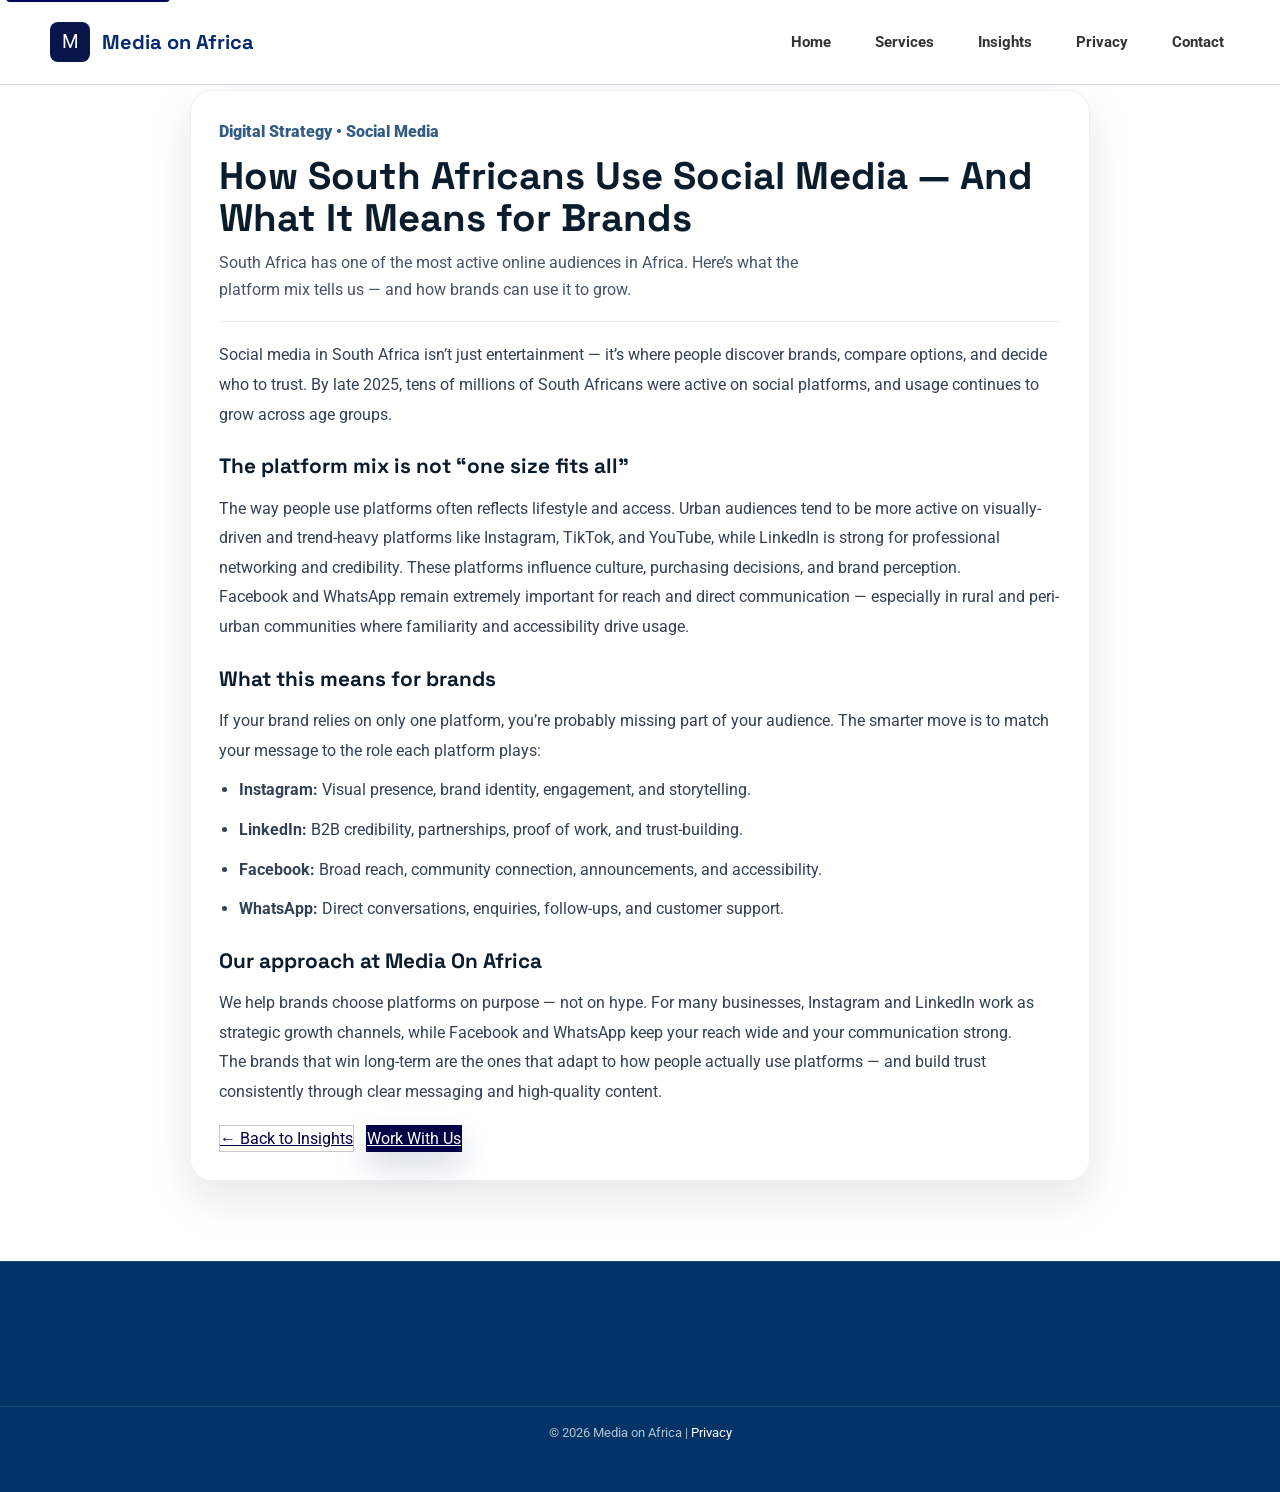
==== insights-social-sa.html @ 40aadc3d "first commit" ====
<!DOCTYPE html>
<html lang="en">
  <head>
    <meta charset="UTF-8" />
    <meta name="viewport" content="width=device-width, initial-scale=1.0" />
    <title>How South Africans Use Social Media | Media On Africa</title>

    <meta
      name="description"
      content="An overview of South Africa’s social media landscape and what it means for brand strategy."
    />

    <!-- Fonts -->
    <link rel="preconnect" href="https://fonts.googleapis.com" />
    <link rel="preconnect" href="https://fonts.gstatic.com" crossorigin />
    <link
      href="https://fonts.googleapis.com/css2?family=Montserrat:wght@500;700&family=Poppins:wght@600;800;900&family=Roboto:wght@400;500;700&family=Space+Grotesk:wght@500;700&display=swap"
      rel="stylesheet"
    />

    <link rel="stylesheet" href="styles.css" />
  </head>

  <body>
    <a href="#post-main" class="skip-link">Skip to main content</a>

    <nav class="navbar" aria-label="Primary navigation">
      <div class="navbar-container">
        <a href="index.html" class="logo" aria-label="Media on Africa Home">
          <div class="logo-icon" aria-hidden="true">M</div>
          <div class="logo-text">Media on Africa</div>
        </a>

        <div class="nav-links" role="navigation" aria-label="Desktop navigation links">
          <a href="index.html#home">Home</a>
          <a href="index.html#services">Services</a>
          <a href="insights.html">Insights</a>
          <a href="privacy.html">Privacy</a>
          <a href="index.html#contactus">Contact</a>
        </div>

        <button class="menu-btn" id="menuBtn" aria-label="Toggle menu" aria-expanded="false" type="button">
          ☰
        </button>
      </div>

      <div class="mobile-menu" id="mobileMenu" role="navigation" aria-label="Mobile navigation links">
        <a href="index.html#home">Home</a>
        <a href="index.html#services">Services</a>
        <a href="insights.html">Insights</a>
        <a href="privacy.html">Privacy</a>
        <a href="index.html#contactus">Contact</a>
      </div>
    </nav>

    <main id="post-main" class="post-page" role="main">
      <article class="post">
        <header class="post-header">
          <div class="post-meta">Digital Strategy • Social Media</div>
          <h1 class="post-title">How South Africans Use Social Media — And What It Means for Brands</h1>
          <p class="post-subtitle">
            South Africa has one of the most active online audiences in Africa. Here’s what the platform mix tells us —
            and how brands can use it to grow.
          </p>
        </header>

        <div class="post-content">
          <p>
            Social media in South Africa isn’t just entertainment — it’s where people discover brands, compare options,
            and decide who to trust. By late 2025, tens of millions of South Africans were active on social platforms,
            and usage continues to grow across age groups.
          </p>

          <h2>The platform mix is not “one size fits all”</h2>
          <p>
            The way people use platforms often reflects lifestyle and access. Urban audiences tend to be more active on
            visually-driven and trend-heavy platforms like Instagram, TikTok, and YouTube, while LinkedIn is strong for
            professional networking and credibility. These platforms influence culture, purchasing decisions, and brand perception.
          </p>

          <p>
            Facebook and WhatsApp remain extremely important for reach and direct communication — especially in rural and
            peri-urban communities where familiarity and accessibility drive usage.
          </p>

          <h2>What this means for brands</h2>
          <p>
            If your brand relies on only one platform, you’re probably missing part of your audience. The smarter move is
            to match your message to the role each platform plays:
          </p>

          <ul>
            <li><strong>Instagram:</strong> Visual presence, brand identity, engagement, and storytelling.</li>
            <li><strong>LinkedIn:</strong> B2B credibility, partnerships, proof of work, and trust-building.</li>
            <li><strong>Facebook:</strong> Broad reach, community connection, announcements, and accessibility.</li>
            <li><strong>WhatsApp:</strong> Direct conversations, enquiries, follow-ups, and customer support.</li>
          </ul>

          <h2>Our approach at Media On Africa</h2>
          <p>
            We help brands choose platforms on purpose — not on hype. For many businesses, Instagram and LinkedIn work as
            strategic growth channels, while Facebook and WhatsApp keep your reach wide and your communication strong.
          </p>

          <p>
            The brands that win long-term are the ones that adapt to how people actually use platforms — and build trust
            consistently through clear messaging and high-quality content.
          </p>
        </div>

        <div class="post-actions">
          <a class="btn-secondary" href="insights.html">← Back to Insights</a>
          <a class="btn-primary" href="index.html#contactus">Work With Us</a>
        </div>
      </article>
    </main>

    <footer aria-label="Footer">
      <div class="footer-bottom">
        <p>© 2026 Media on Africa | <a href="privacy.html">Privacy</a></p>
      </div>
    </footer>

    <script src="scripts.js" defer></script>
  </body>
</html>
---- styles.css ----
/* ===================== MEDIA ON AFRICA - styles.css (FINAL) ===================== */

/* ===================== TOKENS ===================== */
:root{
  --moa-navy: #003366;
  --moa-navy-2: #0a2540;
  --moa-green: #00A36C;

  --text: #2E2E2E;
  --muted: #556070;

  --radius-lg: 22px;
  --radius-md: 16px;

  --shadow-md: 0 18px 45px rgba(18, 23, 35, 0.10);
  --shadow-lg: 0 22px 70px rgba(0,0,0,0.22);

  --ease-out: cubic-bezier(.2,.8,.2,1);

  /* timeline vars (your code depends on these) */
  --wix-theme-primary: #003366;
  --wix-theme-secondary: #00A36C;
  --wix-theme-foreground: #374151;
}

html { scroll-behavior: smooth; }

/* ===================== RESET ===================== */
* { margin: 0; padding: 0; box-sizing: border-box; }

body{
  font-family: "Roboto", Arial, Helvetica, sans-serif;
  background: #ffffff;
  color: var(--text);
  line-height: 1.6;
  min-height: 100vh;
  -webkit-font-smoothing: antialiased;
  -moz-osx-font-smoothing: grayscale;
}

a { color: inherit; }
img { max-width: 100%; display: block; }

/* Premium focus styles */
a:focus-visible, button:focus-visible, input:focus-visible, textarea:focus-visible{
  outline: 3px solid rgba(0,163,108,0.35);
  outline-offset: 3px;
  border-radius: 10px;
}

/* ===================== BACKGROUND LAYERS ===================== */
#three-bg{
  position: fixed;
  top: 0; left: 0;
  width: 100%; height: 100%;
  z-index: -2;
  opacity: 0.3;
}
.particles{
  position: fixed;
  top: 0; left: 0;
  width: 100%; height: 100%;
  pointer-events: none;
  z-index: -2;
}

/* ===================== LOADING SCREEN ===================== */
.loading-screen{
  position: fixed;
  top: 0; left: 0;
  width: 100%; height: 100%;
  background: rgb(1, 9, 62);
  display: flex;
  flex-direction: column;
  justify-content: center;
  align-items: center;
  z-index: 9999;
  transition: opacity 0.5s ease;
}
.loader{
  width: 60px;
  height: 60px;
  border: 5px solid #ddd;
  border-top: 5px solid rgb(33, 214, 6);
  border-radius: 50%;
  animation: spin 1s linear infinite;
  margin-bottom: 20px;
}
.loading-text{
  color: #ffffff;
  font-size: 1.5rem;
  font-weight: bold;
  letter-spacing: 2px;
}
@keyframes spin { 0%{transform: rotate(0)} 100%{transform: rotate(360deg)} }

/* ===================== SKIP LINK ===================== */
.skip-link{
  position: absolute;
  top: -40px;
  left: 6px;
  background:#02015a;
  color: white;
  padding: 8px;
  text-decoration: none;
  z-index: 10000;
  border-radius: 4px;
  font-weight: bold;
}
.skip-link:focus{ top: 6px; }

/* ===================== NAVBAR ===================== */
.navbar{
  position: fixed;
  top: 0;
  width: 100%;
  padding: 20px 50px;
  background: rgba(255, 255, 255, 0.95);
  backdrop-filter: blur(10px);
  border-bottom: 1px solid rgba(0, 51, 102, 0.18);
  z-index: 1000;
  transition: all 0.3s ease;
}
.navbar-container{
  max-width: 120rem;
  margin: 0 auto;
  display: flex;
  align-items: center;
}
.logo{
  display: flex;
  align-items: center;
  gap: 0.75rem;
  text-decoration: none;
}
.logo-icon{
  width: 40px;
  height: 40px;
  background: #07154b;
  color: white;
  border-radius: 0.5rem;
  display: flex;
  align-items: center;
  justify-content: center;
  font-size: 1.2rem;
  transition: background 0.3s ease;
}
.logo:hover .logo-icon{ background: var(--moa-green); }
.logo-text{
  font-size: 1.25rem;
  font-weight: 800;
  color: #072a70;
  font-family: "Space Grotesk", sans-serif;
}

.nav-links{
  display: flex;
  gap: 2rem;
  margin-left: auto;
  align-items: center;
}
.nav-links a{
  text-decoration: none;
  font-size: 0.95rem;
  font-weight: 700;
  color: #333;
  position: relative;
  padding: 10px 6px;
  transition: color 0.3s ease;
}
.nav-links a:hover{ color: var(--moa-green); }
.nav-links a::after{
  content: "";
  position: absolute;
  bottom: -5px; left: 0;
  width: 0;
  height: 2px;
  background: var(--moa-navy);
  transition: width 0.3s ease;
}
.nav-links a:hover::after{ width: 100%; }

.menu-btn{
  display: none;
  font-size: 2rem;
  background: none;
  border: none;
  color: #010e5b;
  cursor: pointer;
  margin-left: auto;
  z-index: 1100;
}

.mobile-menu{
  position: absolute;
  top: 100%;
  left: 0;
  width: 100%;
  background: #0a2540;
  display: flex;
  flex-direction: column;
  gap: 1.2rem;
  padding: 2rem;
  opacity: 0;
  transform: translateY(-20px);
  pointer-events: none;
  transition: all 0.35s ease;
  z-index: 1000;
  border-bottom-left-radius: 18px;
  border-bottom-right-radius: 18px;
  box-shadow: 0 18px 45px rgba(0,0,0,0.18);
}
.mobile-menu a{
  color: #00c896;
  font-size: 1.1rem;
  text-decoration: none;
  padding: 10px 0;
}
.mobile-menu.active{
  opacity: 1;
  transform: translateY(0);
  pointer-events: auto;
}

@media (max-width: 1024px){
  .nav-links{ display: none; }
  .menu-btn{ display: block; }
}
@media (max-width: 768px){
  .navbar{ padding: 15px 20px; }
}

/* ===================== HERO SECTION ===================== */
.hero-section{
  position: relative;
  min-height: 100vh;
  display: flex;
  align-items: center;
  overflow: hidden;
  background-color: #f5f5f5;
}
.bg-shape{
  position: absolute;
  border-radius: 50%;
  filter: blur(100px);
  z-index: 1;
}
.shape-top{
  top: -10%;
  right: -20%;
  width: 50vw;
  height: 50vw;
  background-color: white;
}
.shape-bottom{
  bottom: -10%;
  left: -15%;
  width: 40vw;
  height: 40vw;
  background-color: white;
}

.hero-container{
  max-width: 120rem;
  margin: 0 auto;
  padding: 0 2rem;
  display: grid;
  grid-template-columns: 1fr;
  gap: 3rem;
  align-items: center;
  position: relative;
  z-index: 2;
}
@media (min-width: 1024px){
  .hero-container{ grid-template-columns: repeat(12, 1fr); }
  .hero-text{ grid-column: 1 / span 6; max-width: 50rem; }
  .hero-image{ grid-column: 7 / span 6; height: 90vh; }
}

.badge{
  display: inline-flex;
  align-items: center;
  gap: 0.5rem;
  padding: 0.5rem 1rem;
  border-radius: 9999px;
  background-color: white;
  border: 1px solid var(--moa-green);
  margin-bottom: 2rem;
  font-weight: 700;
}
.pulse{
  width: 0.5rem;
  height: 0.5rem;
  background-color: var(--moa-green);
  border-radius: 50%;
  animation: pulse 2s infinite;
}
@keyframes pulse{
  0%,100%{ transform: scale(1); opacity: 1; }
  50%{ transform: scale(1.5); opacity: 0.5; }
}

.hero-text h1{
  color: rgb(1, 1, 69);
  font-family: "Poppins", sans-serif;
  font-size: clamp(2.6rem, 5vw, 4rem);
  line-height: 1;
  font-weight: 900;
  margin-bottom: 2rem;
}

.gradient-text{
  background: linear-gradient(90deg, var(--moa-green), rgb(1, 1, 69));
  -webkit-background-clip: text;
  -webkit-text-fill-color: transparent;
}

.hero-text p{
  max-width: 58ch;
  font-size: 1.15rem;
  line-height: 1.65;
  color: #555;
  border-left: 4px solid var(--moa-green);
  padding-left: 1.5rem;
  margin-bottom: 2.5rem;
}

.hero-buttons a{
  display: inline-flex;
  align-items: center;
  justify-content: center;
  gap: 10px;
  padding: 1rem 2rem;
  margin-right: 1rem;
  border-radius: 1rem;
  font-weight: 800;
  text-decoration: none;
  transition: transform 180ms var(--ease-out), box-shadow 180ms var(--ease-out), background 180ms var(--ease-out);
  -webkit-tap-highlight-color: transparent;
}

.btn-primary{
  background-color: rgb(1, 1, 69);
  color: white;
  border: 1px solid rgb(1, 1, 69);
  box-shadow: 0 14px 30px rgba(0, 51, 102, 0.18);
}
.btn-primary:hover{
  background-color: var(--moa-green);
  box-shadow: 0 0 20px rgba(0, 163, 108, 0.35);
  transform: translateY(-1px);
}
.btn-primary svg{ width: 1rem; height: 1rem; }

.btn-secondary{
  background-color: white;
  color: rgb(1, 1, 69);
  border: 1px solid rgb(201, 201, 201);
}
.btn-secondary:hover{
  background-color: rgb(230, 235, 240);
  transform: translateY(-1px);
}

.image-wrapper{
  position: relative;
  height: 100%;
  width: 100%;
  border-radius: 1.5rem;
  overflow: hidden;
  box-shadow: 0 0 60px rgb(255, 255, 255);
}
.image-wrapper img{
  width: 100%;
  height: 100%;
  object-fit: cover;
  transition: transform 2s;
  transform: scale(1.05);
}
.image-wrapper img:hover{ transform: scale(1); }

.overlay-gradient{
  position: absolute;
  inset: 0;
  background: linear-gradient(to top, #ffffff, transparent);
  mix-blend-mode: multiply;
}

.glass-panel{
  position: absolute;
  bottom: 2rem;
  left: 2rem;
  right: 2rem;
  padding: 1.5rem;
  border-left: 4px solid #ffffff;
  backdrop-filter: blur(40px);
  background-color:rgba(255, 255, 255, 0.05);
  border-radius: 1rem;
  display: flex;
  justify-content: space-between;
  align-items: center;
}

.status-label{
  font-size: 0.75rem;
  font-weight: 800;
  color: var(--moa-green);
  text-transform: uppercase;
  letter-spacing: 1px;
  margin-bottom: 0.25rem;
}
.status-text{
  font-size: 1.25rem;
  font-weight: 900;
  color: var(--moa-green);
}
.status-icon{
  width: 2.5rem;
  height: 2.5rem;
  border-radius: 50%;
  background-color: rgba(0, 163, 108, 0.1);
  display: flex;
  align-items: center;
  justify-content: center;
  color: var(--moa-green);
}

/* ===================== MARQUEE ===================== */
.marquee-section{
  padding: 3rem 0;
  background: var(--moa-navy-2);
  border-top: 1px solid rgba(255, 255, 255, 0.08);
  border-bottom: 1px solid rgba(255, 255, 255, 0.08);
  overflow: hidden;
}
.marquee-wrapper{ width: 100%; overflow: hidden; }
.marquee-track{ display: flex; width: max-content; animation: marquee 30s linear infinite; }
.marquee-content{
  display: flex;
  align-items: center;
  gap: 3rem;
  padding-right: 3rem;
  white-space: nowrap;
}
.marquee-text{
  font-family: "Montserrat", sans-serif;
  font-size: 1.25rem;
  font-weight: 800;
  text-transform: uppercase;
  letter-spacing: 0.25em;
  color: #fff;
}
.marquee-dot{ font-size: 1.5rem; color: #22c55e; }
@keyframes marquee{ from{ transform: translateX(0);} to{ transform: translateX(-50%);} }

/* ===================== MISSION ===================== */
.mission-grid{
  display: grid;
  grid-template-columns: 1fr;
  gap: 4rem;
}
@media (min-width: 1024px){
  .mission-grid{ grid-template-columns: 5fr 7fr; }
}
.mission-left-sticky{ position: sticky; top: 8rem; }
.mission-heading{
  font-family: "Space Grotesk", sans-serif;
  font-size: 3rem;
  color: #1a202c;
  line-height: 1.1;
  margin-bottom: 2rem;
}
.mission-heading-stroke{
  -webkit-text-stroke: 1px var(--moa-green);
  color: transparent;
}
.mission-divider{
  width: 6rem;
  height: 0.25rem;
  background-color: var(--moa-green);
  margin-bottom: 2rem;
}
.mission-image-wrapper{
  position: relative;
  aspect-ratio: 4/5;
  border-radius: 1rem;
  overflow: hidden;
}
.mission-image{
  width: 100%;
  height: 100%;
  object-fit: cover;
}
.mission-overlay{
  position: absolute;
  inset: 0;
  background-color: rgba(26, 32, 44, 0.2);
  mix-blend-mode: overlay;
}
.mission-right{
  display: flex;
  flex-direction: column;
  gap: 4rem;
  padding-top: 3rem;
}
@media (min-width: 1024px){
  .mission-right{ padding-top: 8rem; }
}
.mission-item{
  padding-left: 2rem;
  border-left: 4px solid rgba(26, 32, 44, 0.1);
}
.mission-item-heading{
  font-size: 1.5rem;
  font-weight: 800;
  color: #1a202c;
  display: flex;
  align-items: center;
  gap: 1rem;
  margin-bottom: 1rem;
}
.mission-icon{ color: var(--moa-green); }
.mission-item-text{
  font-size: 1.125rem;
  color: #4b5563;
  line-height: 1.8;
}

/* ===================== SERVICES ===================== */
.services{
  padding: 80px 16px;
  background:
    radial-gradient(1200px 600px at 50% 0%, rgba(120, 120, 255, 0.12), transparent 60%),
    radial-gradient(900px 500px at 10% 30%, rgba(0, 200, 170, 0.10), transparent 55%),
    #ffffff;
}
.services__container{ max-width: 1100px; margin: 0 auto; }
.services-header{ text-align: center; max-width: 760px; margin: 0 auto 30px; }
.services-title{
  font-family: "Space Grotesk", sans-serif;
  font-size: clamp(28px, 3vw, 44px);
  font-weight: 900;
  letter-spacing: -0.02em;
  color: #1d2430;
  margin: 0 0 10px;
  line-height: 1.05;
}
.text-secondary{ color: #0b7f6f; }
.services-subtitle{
  margin: 0 auto;
  color: #5b6473;
  line-height: 1.7;
  font-size: 15.5px;
  max-width: 62ch;
}
.services__grid{
  display: grid;
  grid-template-columns: repeat(2, minmax(0, 1fr));
  gap: 22px;
}

.service-card{
  display: grid;
  grid-template-columns: 1.25fr 0.95fr;
  align-items: center;
  gap: 18px;
  padding: 22px;
  border-radius: 20px;
  background: #fff;
  border: 1px solid rgba(255, 255, 255, 0.7);
  box-shadow: 0 12px 30px rgba(18, 23, 35, 0.10);
  backdrop-filter: blur(10px);
  -webkit-backdrop-filter: blur(10px);
  will-change: transform, box-shadow;
  transition: transform 260ms var(--ease-out), box-shadow 260ms var(--ease-out), border-color 260ms var(--ease-out), background-color 260ms var(--ease-out);
}
.service-card:hover{
  border-color: rgba(0, 163, 108, 0.55);
  background: rgba(0, 163, 108, 0.045);
  box-shadow: var(--shadow-md);
  transform: translateY(-6px);
}
.service-card__header{
  display: flex;
  align-items: center;
  gap: 12px;
  margin-bottom: 10px;
}
.service-card__icon{
  width: 42px;
  height: 42px;
  display: grid;
  place-items: center;
  border-radius: 12px;
  background: rgba(0, 200, 170, 0.10);
  border: 1px solid rgba(0, 200, 170, 0.25);
  color: #0b7f6f;
  position: relative;
  transition: transform 220ms ease, box-shadow 220ms ease, background 220ms ease, border-color 220ms ease;
}
.service-icon{
  width: 22px;
  height: 22px;
  stroke: currentColor;
  stroke-width: 2;
  transition: transform 220ms ease, filter 220ms ease;
  will-change: transform, filter;
}
.service-card:hover .service-card__icon{
  transform: translateY(-1px);
  box-shadow: 0 10px 24px rgba(0, 200, 170, 0.18), 0 0 0 6px rgba(0, 200, 170, 0.10);
  background: rgba(0, 200, 170, 0.14);
  border-color: rgba(0, 200, 170, 0.38);
}
.service-card:hover .service-icon{
  transform: scale(1.08) rotate(-2deg);
  filter: drop-shadow(0 6px 10px rgba(0, 200, 170, 0.35));
}
.service-card__icon::after{
  content:"";
  position:absolute;
  inset:-10px;
  border-radius: 18px;
  background: radial-gradient(circle, rgba(0,200,170,0.18), transparent 60%);
  opacity: 0;
  transform: scale(0.95);
  transition: opacity 220ms ease, transform 220ms ease;
  pointer-events:none;
}
.service-card:hover .service-card__icon::after{
  opacity: 1;
  transform: scale(1);
}
.service-card__heading{
  font-size: 22px;
  font-weight: 800;
  color: #1d2430;
  margin: 0;
  font-family: "Space Grotesk", sans-serif;
}
.service-card__text{
  margin: 0;
  color: #5b6473;
  line-height: 1.6;
  font-size: 15.5px;
  max-width: 40ch;
}
.service-card__media{
  width: 100%;
  height: 130px;
  border-radius: 16px;
  overflow: hidden;
  box-shadow: inset 0 0 0 1px rgba(255, 255, 255, 0.35);
}
.service-card__media img{
  width: 100%;
  height: 100%;
  object-fit: cover;
  transform: scale(1.02);
  transition: transform 320ms var(--ease-out), filter 320ms var(--ease-out);
}
.service-card:hover .service-card__media img{
  transform: scale(1.07);
  filter: saturate(1.08) contrast(1.03);
}

@media (max-width: 900px){
  .services__grid{ grid-template-columns: 1fr; }
  .service-card{ grid-template-columns: 1fr; }
  .service-card__media{ height: 170px; }
}

/* Services reveal: only hide when JS is active */
.service-card{ opacity: 1; transform: none; }
.js-reveal .service-card{ opacity: 0; transform: translateY(18px); }
.js-reveal .service-card.in-view{ opacity: 1; transform: translateY(0); transition: opacity 600ms var(--ease-out), transform 600ms var(--ease-out); }

/* ===================== VIDEO SECTION ===================== */
.video-section{
  padding: 90px 16px;
  background:
    radial-gradient(900px 500px at 20% 10%, rgba(0, 163, 108, 0.12), transparent 55%),
    radial-gradient(1100px 600px at 80% 0%, rgba(0, 51, 102, 0.10), transparent 60%),
    #ffffff;
}
.video-container{
  max-width: 1100px;
  margin: 0 auto;
  display: grid;
  gap: 26px;
  align-items: center;
  grid-template-columns: 1fr;
}
@media (min-width: 1024px){
  .video-container{ grid-template-columns: 1.05fr 0.95fr; }
}
.video-copy{
  background: rgba(255,255,255,0.7);
  border: 1px solid rgba(0,0,0,0.06);
  border-radius: var(--radius-lg);
  padding: 28px;
  box-shadow: var(--shadow-md);
  backdrop-filter: blur(10px);
}
.video-title{
  font-family: "Space Grotesk", sans-serif;
  font-size: clamp(28px, 3vw, 44px);
  line-height: 1.05;
  color: #101828;
  margin-bottom: 10px;
  font-weight: 900;
  letter-spacing: -0.02em;
}
.video-accent{ color: var(--moa-green); }
.video-subtitle{
  color: #475467;
  line-height: 1.7;
  margin-bottom: 18px;
  max-width: 60ch;
}

.video-points{
  display: grid;
  gap: 10px;
  margin-bottom: 20px;
  color: #344054;
  font-weight: 700;
}
.video-cta{
  display: inline-flex;
  align-items: center;
  justify-content: center;
  gap: 10px;
  border-radius: 14px;
}
.video-frame{
  border-radius: var(--radius-lg);
  overflow: hidden;
  background: #0b1c2d;
  border: 1px solid rgba(255,255,255,0.10);
  box-shadow: var(--shadow-lg);
  min-height: 320px;
}
.video-frame video{
  width: 100%;
  height: 100%;
  display: block;
  min-height: 320px;
}
/* ===================== QUOTE FEATURE ===================== */
.quote-btn {
  cursor: pointer;
  border: 1px solid rgba(0, 51, 102, 0.18);
}

.quote-box {
  margin-top: 1rem;
  padding: 1rem 1.2rem;
  border-radius: 16px;
  border: 1px solid rgba(0, 163, 108, 0.25);
  background: rgba(255, 255, 255, 0.75);
  box-shadow: 0 16px 35px rgba(18, 23, 35, 0.10);
  backdrop-filter: blur(10px);
  max-width: 58ch;
  animation: quotePop 260ms var(--ease-out);
}

.quote-text {
  font-family: "Space Grotesk", sans-serif;
  font-weight: 700;
  color: #0b1c2d;
  line-height: 1.6;
}

@keyframes quotePop {
  from { opacity: 0; transform: translateY(8px); }
  to { opacity: 1; transform: translateY(0); }
}
/* ===================== GET A QUOTE (BLUE PRIMARY) ===================== */
.quote-btn{
  background: linear-gradient(135deg, #020d3b, #031441);
  color: #ffffff;
  border: 1px solid rgb(8, 26, 99);
  font-weight: 900;
  box-shadow: 
    0 14px 30px rgba(11, 60, 255, 0.35),
    0 0 0 0 rgb(4, 24, 100);
  transition:
    transform 180ms var(--ease-out),
    box-shadow 180ms var(--ease-out),
    background 180ms var(--ease-out);
}

/* Hover = more premium pop */
.quote-btn:hover{
  background: linear-gradient(135deg, #1a5cff, #0b3cff);
  transform: translateY(-2px);
  box-shadow:
    0 20px 45px rgba(11, 60, 255, 0.45),
    0 0 0 6px rgba(11, 60, 255, 0.25);
}

/* Keyboard / accessibility focus */
.quote-btn:focus-visible{
  outline: none;
  box-shadow:
    0 0 0 4px rgba(11, 60, 255, 0.45),
    0 20px 45px rgba(11, 60, 255, 0.45);
}

/* Optional: small glow pulse on first view */
@keyframes quoteGlow {
  0% { box-shadow: 0 0 0 0 rgba(11,60,255,0.0); }
  50% { box-shadow: 0 0 0 10px rgba(11,60,255,0.15); }
  100% { box-shadow: 0 0 0 0 rgba(11,60,255,0.0); }
}

.quote-btn.glow {
  animation: quoteGlow 1.6s ease-out;
}
/* ===================== TECH STRIP ===================== */
.tech-strip{
  background: var(--moa-navy);
  padding: 6rem 1rem;
  position: relative;
  overflow:hidden;
}
.tech-strip::before{
  content:"";
  position:absolute;
  inset:-40px;
  background:
    radial-gradient(circle at 15% 60%, rgba(255,255,255,.18), transparent 45%),
    radial-gradient(circle at 80% 30%, rgba(255,255,255,.14), transparent 48%),
    radial-gradient(circle at 55% 85%, rgba(255,255,255,.12), transparent 50%);
  opacity:.85;
  pointer-events:none;
}
.tech-strip .container{
  max-width: 1200px;
  margin: 0 auto;
  text-align: center;
  position: relative;
  z-index: 1;
}
.tech-strip-title{
  font-family:"Space Grotesk", sans-serif;
  font-size: clamp(2rem, 3vw, 3rem);
  font-weight: 900;
  color: rgba(255,255,255,.85);
  margin-bottom: 2.8rem;
}
.tech-strip-glass{
  max-width: 980px;
  margin: 0 auto;
  border-radius: 22px;
  padding: 2.2rem 1.6rem;
  background: rgba(255,255,255,.12);
  border: 1px solid rgba(255,255,255,.22);
  box-shadow: 0 22px 60px rgba(0,0,0,.28);
  backdrop-filter: blur(12px);
}
.tech-strip-logos{
  display:flex;
  align-items:center;
  justify-content:center;
  gap: clamp(18px, 3vw, 52px);
  flex-wrap:wrap;
}
.logo-item{
  display:flex;
  align-items:center;
  gap: 10px;
  color: #fff;
  opacity: .95;
  transition: transform .35s ease, opacity .35s ease;
}
.logo-item i{ font-size: clamp(38px, 4vw, 60px); color:#fff; }
.logo-item span{ font-size: clamp(16px, 1.8vw, 26px); font-weight: 600; }
.logo-item:hover{ transform: translateY(-4px); opacity: 1; }
.tech-strip-cats{
  margin-top: 2.4rem;
  color: rgba(255,255,255,.55);
  font-size: clamp(14px, 1.5vw, 18px);
}
.tech-strip-cats .sep{ margin: 0 14px; opacity: .55; }

/* ===================== HOW WE WORK ===================== */
.how-we-work{
  display: flex;
  flex-direction: column;
  gap: 3rem;
  padding: 4rem 2rem;
}
.how-we-work-heading{
  text-align: center;
  font-family: 'Space Grotesk', sans-serif;
  font-size: clamp(2rem, 4vw, 3rem);
  font-weight: 900;
  color: rgb(0, 0, 69);
  margin-bottom: 2.5rem;
  text-transform: uppercase;
  letter-spacing: 2px;
  line-height: 1.2;
}
.how-we-work-heading::after{
  content: '';
  display: block;
  width: 100px;
  height: 4px;
  background: var(--moa-green);
  margin: 1rem auto 0;
  border-radius: 2px;
}
.how-we-work-container{
  display: flex;
  flex-direction: column;
  gap: 3rem;
}
@media (min-width: 1024px){
  .how-we-work-container{ flex-direction: row; gap: 4rem; }
}
.how-we-work-image img{
  width: 100%;
  border-radius: 1rem;
  object-fit: cover;
}
.steps-list{ position: relative; padding-left: 5.5rem; list-style: none; }
.timeline-spine{
  position: absolute;
  left: 2.3rem;
  top: 0;
  width: 4px;
  height: 100%;
  background: linear-gradient(to bottom, var(--wix-theme-secondary), rgba(0,0,0,0));
  transform-origin: top;
  transform: scaleY(0);
}
.timeline-step{
  position: relative;
  display: flex;
  gap: 2rem;
  align-items: flex-start;
  margin-bottom: 4.5rem;
  opacity: 0;
  transform: translateY(30px);
  transition: all 0.9s ease;
}
.timeline-step.visible{ opacity: 1; transform: translateY(0); }

.timeline-dot{
  position: absolute;
  left: -0.2rem;
  width: 3.4rem;
  height: 3.4rem;
  border-radius: 50%;
  background: linear-gradient(135deg, var(--wix-theme-primary), var(--wix-theme-secondary));
  color: #000c3b;
  font-weight: 900;
  display: flex;
  align-items: center;
  justify-content: center;
  box-shadow: 0 0 0 8px rgba(29,185,84,0.2);
  z-index: 2;
}
.timeline-card{
  background: #fff;
  padding: 2.2rem;
  border-radius: 1.6rem;
  box-shadow: 0 25px 50px rgba(2, 2, 64, 0.35);
  max-width: 440px;
  transition: all 0.35s ease;
}
.timeline-card:hover{
  transform: translateY(-6px);
  box-shadow: 0 35px 70px rgba(0,163,108,0.35);
}
.timeline-card h3{
  font-size: 1.45rem;
  font-weight: 800;
  color: #111;
  margin-bottom: 0.6rem;
}
.timeline-card p{
  font-size: 1rem;
  color: var(--wix-theme-foreground);
  line-height: 1.65;
}
@media (max-width: 768px){
  .steps-list{ padding-left: 3rem; }
  .timeline-card{ max-width: 100%; }
}

/* ===================== CONTACT SECTION ===================== */
.contact-section{
  background-color: var(--moa-navy);
  display: grid;
  grid-template-columns: 1fr;
  gap: 5rem;
  padding: 4rem 1.5rem;
}
@media (min-width: 1024px){
  .contact-section{ grid-template-columns: repeat(2, 1fr); }
}
.contact-section .contact-text h2{
  font-family: 'Space Grotesk', sans-serif;
  font-size: 3rem;
  line-height: 1.2;
  margin-bottom: 2rem;
  color: #fff;
}
.contact-section .contact-text p{
  font-size: 1.25rem;
  color: rgba(255,255,255,0.8);
  max-width: 32rem;
  line-height: 1.6;
  margin-bottom: 3rem;
}
.info-cards{ display: flex; flex-direction: column; gap: 2rem; }
.info-card{
  display: flex;
  align-items: center;
  gap: 1.5rem;
  padding: 1.5rem;
  border-radius: 1rem;
  background-color: rgba(255,255,255,0.05);
  border: 1px solid rgba(255,255,255,0.1);
  transition: background-color 0.3s;
}
.info-card:hover{ background-color: rgba(255,255,255,0.1); }
.info-card .icon{
  width: 3rem;
  height: 3rem;
  border-radius: 9999px;
  background-color: rgba(0,163,108,0.2);
  display: flex;
  align-items: center;
  justify-content: center;
  color: var(--moa-green);
}
.info-card p{
  font-size: 0.75rem;
  text-transform: uppercase;
  letter-spacing: 0.1em;
  margin-bottom: 0.25rem;
  color: rgba(255,255,255,0.5);
}
.info-card a{
  font-family: 'Space Grotesk', sans-serif;
  font-size: 1.5rem;
  font-weight: 700;
  color: #fff;
  text-decoration: none;
}
.info-card a:hover{ color: var(--moa-green); }

.social-links{ display: flex; gap: 1rem; flex-wrap: wrap; }
.social-links a{
  padding: 0.75rem 1.5rem;
  border-radius: 9999px;
  border: 1px solid rgba(255,255,255,0.2);
  font-size: 0.875rem;
  font-weight: 600;
  text-decoration: none;
  color: #fff;
  transition: all 0.3s;
}
.social-links a:hover{
  background-color: #fff;
  color: var(--moa-navy);
}

.contact-form{
  background-color: #fff;
  color: var(--moa-navy);
  padding: 3rem;
  border-radius: 2rem;
  box-shadow: 0 20px 40px rgba(0,0,0,0.1);
}
.contact-form h3{
  font-size: 2rem;
  font-weight: 900;
  margin-bottom: 2rem;
  font-family: "Space Grotesk", sans-serif;
}
.contact-form form{ display: flex; flex-direction: column; gap: 1.5rem; }
.contact-form label{ font-size: 0.875rem; font-weight: 600; color: #4B5563; }
.contact-form input,
.contact-form textarea{
  width: 100%;
  padding: 0.75rem 1rem;
  border-radius: 0.75rem;
  background-color: #f9fafb;
  border: 1px solid rgba(0, 51, 102, 0.1);
  outline: none;
  transition: all 0.3s;
}
.contact-form input:focus,
.contact-form textarea:focus{
  border-color: var(--moa-green);
  box-shadow: 0 0 0 1px var(--moa-green);
}
.contact-form textarea{ resize: none; }
.contact-form button{
  width: 100%;
  padding: 1rem;
  font-size: 1.125rem;
  font-weight: 900;
  background-color: var(--moa-navy);
  color: #fff;
  border: none;
  border-radius: 0.75rem;
  display: flex;
  align-items: center;
  justify-content: center;
  gap: 0.5rem;
  cursor: pointer;
  transition: background-color 0.3s, transform 180ms var(--ease-out);
}
.contact-form button:hover{
  background-color: var(--moa-green);
  transform: translateY(-1px);
}
.form-success{
  margin: 8px 0 0;
  color: var(--moa-green);
  font-weight: 800;
}

/* ===================== FOOTER ===================== */
footer{
  background-color: var(--moa-navy);
  color: #ffffff;
  padding-top: 6rem;
  padding-bottom: 3rem;
  border-top: 1px solid rgba(255, 255, 255, 0.1);
}
.footer-container{
  max-width: 1200px;
  margin: 0 auto;
  display: grid;
  grid-template-columns: 1fr;
  gap: 2rem;
  padding-left: 1.5rem;
  padding-right: 1.5rem;
}
@media (min-width: 768px){
  .footer-container{ grid-template-columns: repeat(3, 1fr); }
}
.footer-container .brand h2{
  font-family: 'Space Grotesk', sans-serif;
  font-size: 1.75rem;
  font-weight: 900;
}
.footer-container .brand p{
  font-size: 0.9rem;
  color: rgba(255, 255, 255, 0.85);
}
.footer-container .quick-links h3,
.footer-container .contact-info h3{
  font-family: 'Space Grotesk', sans-serif;
  font-size: 1.1rem;
  font-weight: 800;
  margin-bottom: 0.5rem;
}
.footer-container ul{ list-style: none; padding: 0; margin: 0; }
.footer-container ul li{ margin-bottom: 0.5rem; }
.footer-container ul li a{
  color: #ffffff;
  text-decoration: none;
  transition: color 0.3s;
}
.footer-container ul li a:hover{ color: var(--moa-green); }
.footer-container .contact-info p{
  margin: 0.3rem 0;
  font-size: 0.9rem;
  color: rgba(255, 255, 255, 0.85);
}
.footer-bottom{
  margin-top: 3rem;
  border-top: 1px solid rgba(255, 255, 255, 0.1);
  padding-top: 1rem;
  text-align: center;
  font-size: 0.8rem;
  color: rgba(255, 255, 255, 0.7);
}
.footer-bottom a{ color: #fff; text-decoration: none; }
.footer-bottom a:hover{ color: var(--moa-green); }

/* ===================== COOKIE CONSENT ===================== */
.cookie-consent{
  position: fixed;
  bottom: 20px;
  left: 50%;
  transform: translateX(-50%);
  z-index: 10000;
  width: 90%;
  max-width: 500px;
  display: none;
  animation: fadeInUp 0.5s ease forwards;
}
.cookie-card{
  background: #ffffff;
  border-left: 5px solid #00c896;
  box-shadow: 0 15px 35px rgba(0, 0, 0, 0.12);
  padding: 1.5rem 1.8rem;
  border-radius: 1rem;
  display: flex;
  flex-direction: column;
  gap: 1rem;
  text-align: center;
}
.cookie-card p{ font-size: 0.95rem; color: #0a0a16; line-height: 1.5; }
.cookie-card a{ color: var(--moa-navy); font-weight: 700; text-decoration: underline; }
.cookie-card button{
  background: #00c896;
  color: #ffffff;
  border: none;
  padding: 0.65rem 1.5rem;
  border-radius: 999px;
  cursor: pointer;
  font-weight: 900;
  transition: all 0.3s ease;
}
.cookie-card button:hover{ background: #007a5c; }

@keyframes fadeInUp{
  0%{ opacity: 0; transform: translateX(-50%) translateY(30px); }
  100%{ opacity: 1; transform: translateX(-50%) translateY(0); }
}

/* ===================== FLOATING UI ===================== */
.chat-widget{
  position: fixed;
  bottom: 30px;
  right: 30px;
  background: linear-gradient(45deg, #04116a, #2E2E2E);
  color: greenyellow;
  padding: 15px 25px;
  border-radius: 50px;
  cursor: pointer;
  z-index: 1000;
  box-shadow: 0 5px 25px navy;
  transition: transform 180ms var(--ease-out), box-shadow 180ms var(--ease-out);
  font-weight: 800;
  display: flex;
  align-items: center;
  gap: 10px;
  border: none;
}
.chat-widget:hover{
  transform: translateY(-3px) scale(1.02);
  box-shadow: 0 8px 30px navy;
}

.back-to-top{
  position: fixed;
  bottom: 100px;
  right: 30px;
  background: #031754;
  color: greenyellow;
  width: 50px;
  height: 50px;
  border-radius: 50%;
  display: flex;
  align-items: center;
  justify-content: center;
  cursor: pointer;
  opacity: 0;
  transform: translateY(10px);
  transition: all 0.3s ease;
  z-index: 999;
  font-size: 1.5rem;
  font-weight: 900;
  border: none;
}
.back-to-top.visible{
  opacity: 1;
  transform: translateY(0);
}
.back-to-top:hover{
  background: navy;
  transform: translateY(-3px);
}

/* ===================== MISC ===================== */
@media (prefers-reduced-motion: reduce){
  *{
    animation-duration: 0.01ms !important;
    animation-iteration-count: 1 !important;
    transition-duration: 0.01ms !important;
    scroll-behavior: auto !important;
  }
}

/* Prevent fixed navbar hiding anchors */
#home, #mission, #services, #tech, #how-we-work, #contactus{
  scroll-margin-top: 110px;
}

/* ===================== PRIVACY PAGE (shared) ===================== */
.privacy-body{
  background: #f8fafc;
  color: #1f2933;
  line-height: 1.8;
  overflow-x: hidden;
  position: relative;
}

/* background glow */
.privacy-body::before,
.privacy-body::after{
  content:"";
  position: fixed;
  width: 1100px;
  height: 1100px;
  border-radius: 50%;
  pointer-events: none;
  z-index: 0;
  opacity: 0.9;
}
.privacy-body::before{
  top: -220px;
  left: -220px;
  background:
    radial-gradient(circle at 30% 30%, rgba(0,51,102,.55), transparent 70%),
    radial-gradient(circle at 70% 70%, rgba(10,37,64,.45), transparent 60%);
  transform: rotate(35deg);
}
.privacy-body::after{
  bottom: -260px;
  right: -260px;
  background:
    radial-gradient(circle at 20% 20%, rgba(0,163,108,.55), transparent 70%),
    radial-gradient(circle at 80% 80%, rgba(0,163,108,.35), transparent 60%);
  transform: rotate(-25deg);
}

.privacy-topbar{
  position: sticky;
  top: 0;
  z-index: 10;
  display:flex;
  justify-content: space-between;
  align-items:center;
  gap: 16px;
  padding: 14px 18px;
  background: rgba(255,255,255,0.92);
  backdrop-filter: blur(10px);
  border-bottom: 1px solid rgba(0,51,102,0.14);
}
.privacy-brand{
  display:flex;
  align-items:center;
  gap: 10px;
  text-decoration: none;
  color: var(--moa-navy);
  font-weight: 900;
  font-family: "Space Grotesk", sans-serif;
}
.privacy-brand-badge{
  width: 36px;
  height: 36px;
  border-radius: 10px;
  display:grid;
  place-items:center;
  background: var(--moa-navy);
  color: #fff;
}
.privacy-home-link{
  text-decoration:none;
  color: var(--moa-navy);
  font-weight: 800;
  padding: 10px 14px;
  border-radius: 999px;
  border: 1px solid rgba(0,51,102,0.14);
  background: #fff;
  transition: transform 180ms var(--ease-out), box-shadow 180ms var(--ease-out);
}
.privacy-home-link:hover{
  transform: translateY(-1px);
  box-shadow: 0 12px 24px rgba(0,0,0,0.08);
}

.privacy-page{
  position: relative;
  z-index: 1;
  padding: 70px 16px 90px;
}
.privacy-content{
  width: min(1000px, calc(100% - 32px));
  margin-inline: auto;
}
.privacy-header{
  text-align:center;
  margin-bottom: 42px;
}
.privacy-header h1{
  font-family: "Space Grotesk", sans-serif;
  font-size: clamp(2.2rem, 4vw, 3rem);
  color: #0b1c2d;
  font-weight: 900;
  letter-spacing: -0.02em;
}
.privacy-header p{
  color: #334155;
  opacity: 0.9;
}
.contact-banner{
  border-radius: 20px;
  background: #0b1c2d;
  color: #fff;
  padding: 26px 22px;
  border-left: 8px solid var(--moa-green);
  box-shadow: 0 15px 30px rgba(0,0,0,0.12);
  margin-bottom: 34px;
}
.contact-banner a{ color: #fff; font-weight: 900; }

.privacy-section{
  background: rgba(255, 255, 255, 0.95);
  border-radius: 16px;
  box-shadow: 0 10px 25px rgba(0,0,0,0.05);
  padding: 26px 24px;
  margin-bottom: 18px;
  display:flex;
  gap: 14px;
  align-items:flex-start;

  opacity: 0;
  transform: translateY(22px);
  transition: opacity 550ms var(--ease-out), transform 550ms var(--ease-out), box-shadow 250ms var(--ease-out);
}
.privacy-section.visible{
  opacity: 1;
  transform: translateY(0);
}
.privacy-section i{
  color: var(--moa-green);
  font-size: 1.4rem;
  margin-top: 4px;
  flex-shrink: 0;
}
.privacy-section h2{
  font-family: "Space Grotesk", sans-serif;
  font-size: 1.4rem;
  color: #0b1c2d;
  margin-bottom: 10px;
}
.privacy-section p,
.privacy-section li{ color: #334155; }
.privacy-section ul{ padding-left: 20px; }

@media (max-width: 768px){
  .privacy-section{ flex-direction: column; }
  .privacy-page{ padding-top: 44px; }
}

/* ===================== INSIGHTS BLOG ===================== */
.insights-page{
  padding-top: 90px;
  background:
    radial-gradient(900px 500px at 20% 10%, rgba(0, 163, 108, 0.10), transparent 55%),
    radial-gradient(1100px 600px at 80% 0%, rgba(0, 51, 102, 0.08), transparent 60%),
    #ffffff;
  min-height: 100vh;
}

.insights-hero{
  padding: 60px 16px 30px;
}
.insights-hero-inner{
  max-width: 1100px;
  margin: 0 auto;
}
.insights-hero-title{
  font-family: "Space Grotesk", sans-serif;
  font-size: clamp(2.2rem, 4vw, 3.2rem);
  font-weight: 900;
  color: #0b1c2d;
  letter-spacing: -0.02em;
}
.insights-hero-subtitle{
  margin-top: 10px;
  color: #475467;
  max-width: 70ch;
  line-height: 1.7;
}

.insights-list{
  padding: 20px 16px 80px;
}
.insights-list-inner{
  max-width: 1100px;
  margin: 0 auto;
  display: grid;
  gap: 18px;
  grid-template-columns: repeat(2, minmax(0, 1fr));
}
@media (max-width: 900px){
  .insights-list-inner{ grid-template-columns: 1fr; }
}

.insights-card{
  border-radius: 20px;
  border: 1px solid rgba(0,0,0,0.06);
  background: rgba(255,255,255,0.85);
  box-shadow: var(--shadow-md);
  padding: 22px;
  transition: transform 220ms var(--ease-out), box-shadow 220ms var(--ease-out), border-color 220ms var(--ease-out);
}
.insights-card:hover{
  transform: translateY(-4px);
  border-color: rgba(0, 163, 108, 0.45);
  box-shadow: 0 18px 55px rgba(18, 23, 35, 0.14);
}
.insights-card-meta{
  font-size: 0.85rem;
  font-weight: 800;
  color: rgba(0, 51, 102, 0.8);
  margin-bottom: 10px;
}
.insights-card-title{
  font-family: "Space Grotesk", sans-serif;
  font-size: 1.35rem;
  font-weight: 900;
  line-height: 1.2;
  margin-bottom: 10px;
}
.insights-card-title a{
  text-decoration: none;
  color: #0b1c2d;
}
.insights-card-title a:hover{
  color: var(--moa-green);
}
.insights-card-excerpt{
  color: #475467;
  line-height: 1.7;
  margin-bottom: 12px;
}
.insights-card-read{
  font-weight: 900;
  text-decoration: none;
  color: var(--moa-green);
}

/* ===================== BLOG POST ===================== */
.post-page{
  padding-top: 90px;
  background: #ffffff;
  min-height: 100vh;
  padding-inline: 16px;
  padding-bottom: 80px;
}
.post{
  max-width: 900px;
  margin: 0 auto;
  border-radius: 22px;
  background: rgba(255,255,255,0.92);
  border: 1px solid rgba(0,0,0,0.06);
  box-shadow: var(--shadow-md);
  padding: 28px;
}
.post-header{
  padding-bottom: 18px;
  border-bottom: 1px solid rgba(0,0,0,0.08);
  margin-bottom: 18px;
}
.post-meta{
  font-weight: 900;
  color: rgba(0, 51, 102, 0.8);
  margin-bottom: 10px;
}
.post-title{
  font-family: "Space Grotesk", sans-serif;
  font-size: clamp(1.9rem, 3vw, 2.4rem);
  font-weight: 900;
  color: #0b1c2d;
  line-height: 1.1;
}
.post-subtitle{
  margin-top: 10px;
  color: #475467;
  line-height: 1.7;
  max-width: 70ch;
}
.post-content{
  color: #334155;
  line-height: 1.85;
}
.post-content h2{
  margin-top: 18px;
  margin-bottom: 8px;
  font-family: "Space Grotesk", sans-serif;
  font-size: 1.3rem;
  font-weight: 900;
  color: #0b1c2d;
}
.post-content ul{
  padding-left: 20px;
  margin-top: 10px;
  margin-bottom: 10px;
}
.post-content li{
  margin-bottom: 10px;
}
.post-actions{
  display: flex;
  gap: 12px;
  flex-wrap: wrap;
  margin-top: 18px;
}
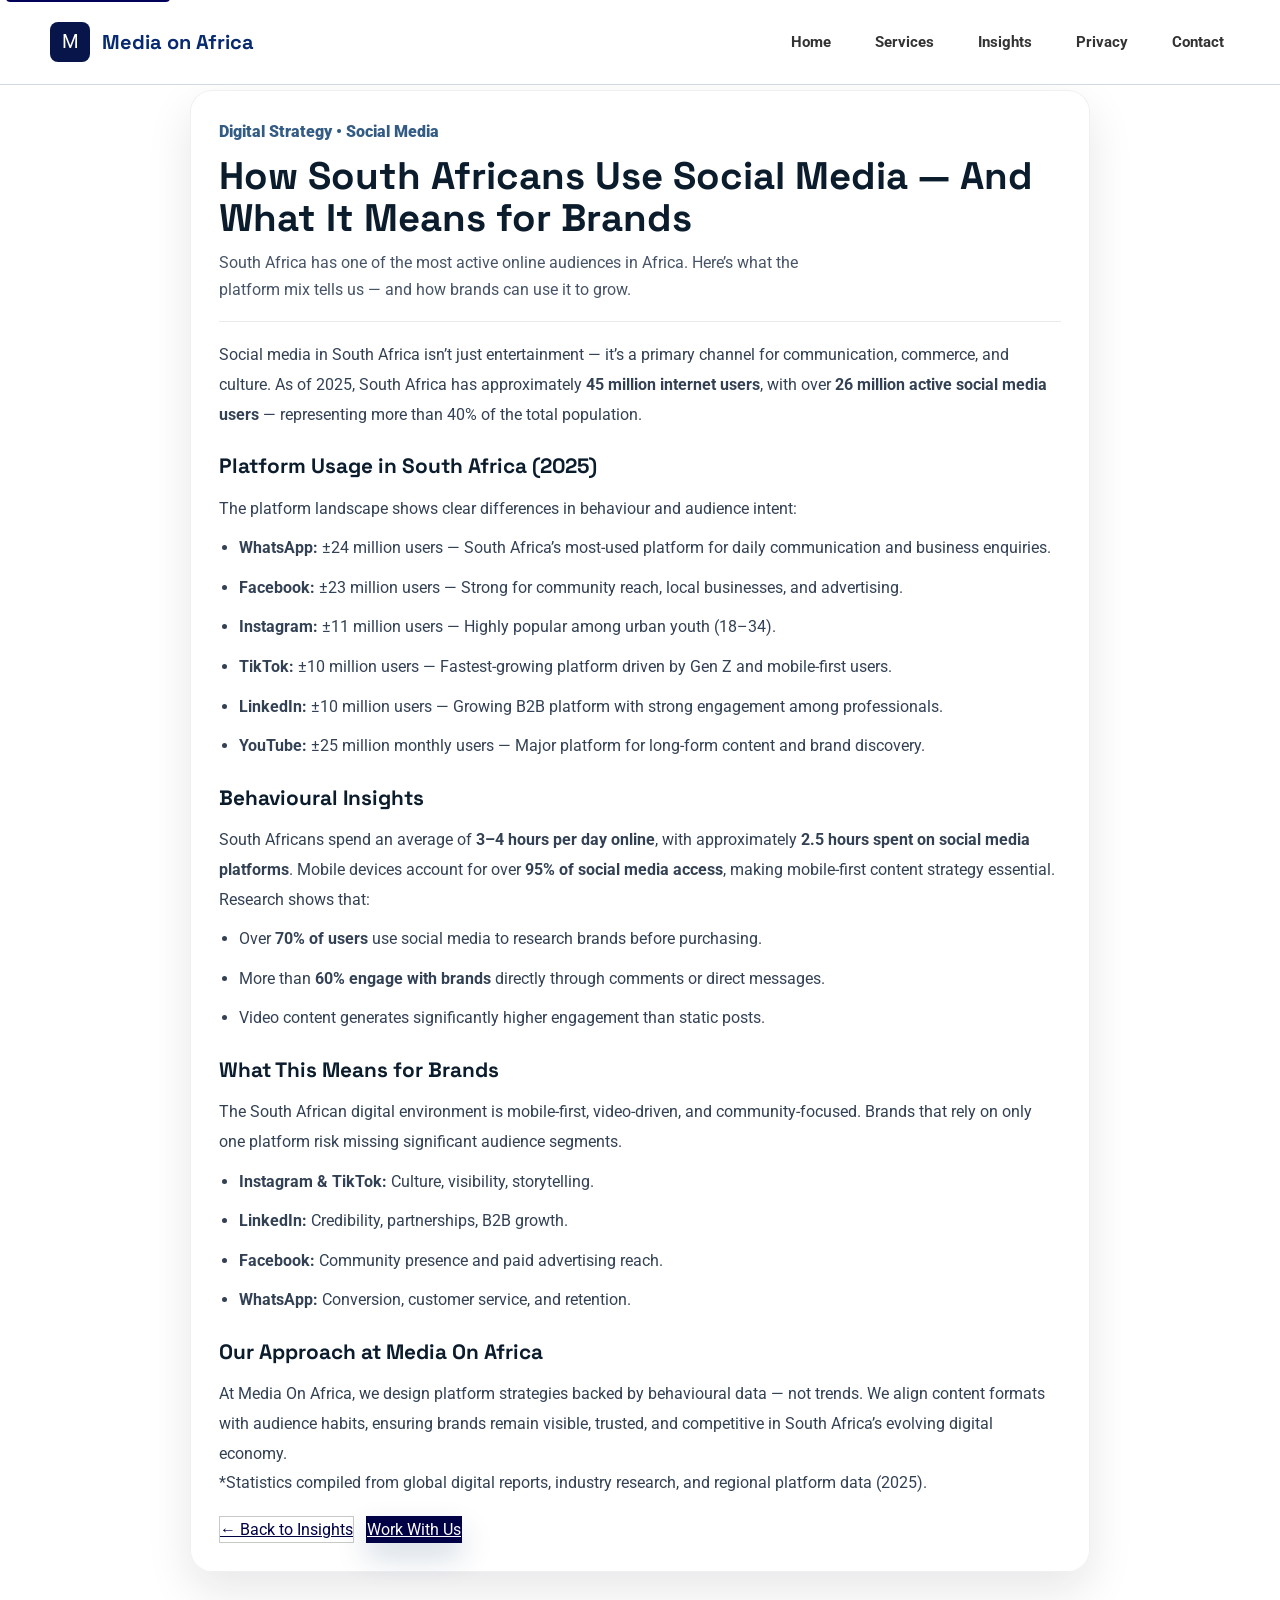
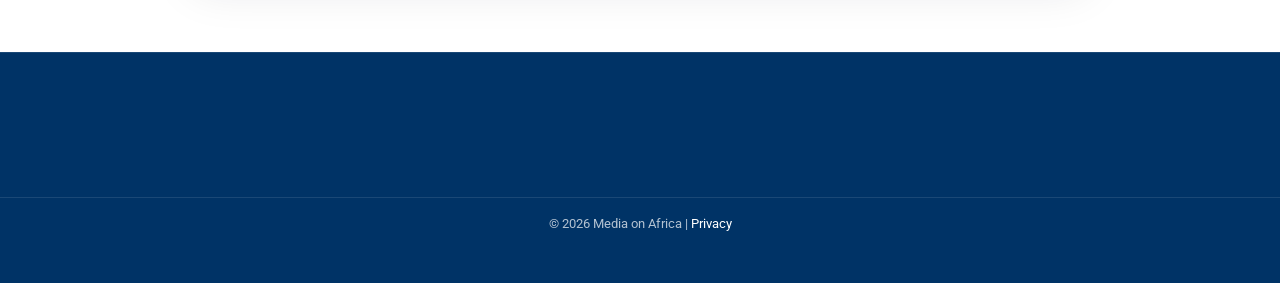
==== commit 446a7fdf: "Updated social tech analytics blog with 2025 statistics" ====
--- a/insights-social-sa.html
+++ b/insights-social-sa.html
@@ -65,48 +65,72 @@
         </header>
 
         <div class="post-content">
-          <p>
-            Social media in South Africa isn’t just entertainment — it’s where people discover brands, compare options,
-            and decide who to trust. By late 2025, tens of millions of South Africans were active on social platforms,
-            and usage continues to grow across age groups.
-          </p>
+            <p>
+              Social media in South Africa isn’t just entertainment — it’s a primary channel for communication, commerce, and culture.
+              As of 2025, South Africa has approximately <strong>45 million internet users</strong>,
+              with over <strong>26 million active social media users</strong> — representing more than 40% of the total population.
+            </p>
 
-          <h2>The platform mix is not “one size fits all”</h2>
-          <p>
-            The way people use platforms often reflects lifestyle and access. Urban audiences tend to be more active on
-            visually-driven and trend-heavy platforms like Instagram, TikTok, and YouTube, while LinkedIn is strong for
-            professional networking and credibility. These platforms influence culture, purchasing decisions, and brand perception.
-          </p>
+            <h2>Platform Usage in South Africa (2025)</h2>
 
-          <p>
-            Facebook and WhatsApp remain extremely important for reach and direct communication — especially in rural and
-            peri-urban communities where familiarity and accessibility drive usage.
-          </p>
+            <p>
+              The platform landscape shows clear differences in behaviour and audience intent:
+            </p>
 
-          <h2>What this means for brands</h2>
-          <p>
-            If your brand relies on only one platform, you’re probably missing part of your audience. The smarter move is
-            to match your message to the role each platform plays:
-          </p>
+            <ul>
+              <li><strong>WhatsApp:</strong> ±24 million users — South Africa’s most-used platform for daily communication and business enquiries.</li>
+              <li><strong>Facebook:</strong> ±23 million users — Strong for community reach, local businesses, and advertising.</li>
+              <li><strong>Instagram:</strong> ±11 million users — Highly popular among urban youth (18–34).</li>
+              <li><strong>TikTok:</strong> ±10 million users — Fastest-growing platform driven by Gen Z and mobile-first users.</li>
+              <li><strong>LinkedIn:</strong> ±10 million users — Growing B2B platform with strong engagement among professionals.</li>
+              <li><strong>YouTube:</strong> ±25 million monthly users — Major platform for long-form content and brand discovery.</li>
+            </ul>
 
-          <ul>
-            <li><strong>Instagram:</strong> Visual presence, brand identity, engagement, and storytelling.</li>
-            <li><strong>LinkedIn:</strong> B2B credibility, partnerships, proof of work, and trust-building.</li>
-            <li><strong>Facebook:</strong> Broad reach, community connection, announcements, and accessibility.</li>
-            <li><strong>WhatsApp:</strong> Direct conversations, enquiries, follow-ups, and customer support.</li>
-          </ul>
+            <h2>Behavioural Insights</h2>
 
-          <h2>Our approach at Media On Africa</h2>
-          <p>
-            We help brands choose platforms on purpose — not on hype. For many businesses, Instagram and LinkedIn work as
-            strategic growth channels, while Facebook and WhatsApp keep your reach wide and your communication strong.
-          </p>
+            <p>
+              South Africans spend an average of <strong>3–4 hours per day online</strong>, with
+              approximately <strong>2.5 hours spent on social media platforms</strong>.
+              Mobile devices account for over <strong>95% of social media access</strong>,
+              making mobile-first content strategy essential.
+            </p>
 
-          <p>
-            The brands that win long-term are the ones that adapt to how people actually use platforms — and build trust
-            consistently through clear messaging and high-quality content.
-          </p>
-        </div>
+            <p>
+              Research shows that:
+            </p>
+
+            <ul>
+              <li>Over <strong>70% of users</strong> use social media to research brands before purchasing.</li>
+              <li>More than <strong>60% engage with brands</strong> directly through comments or direct messages.</li>
+              <li>Video content generates significantly higher engagement than static posts.</li>
+            </ul>
+
+            <h2>What This Means for Brands</h2>
+
+            <p>
+              The South African digital environment is mobile-first, video-driven, and community-focused.
+              Brands that rely on only one platform risk missing significant audience segments.
+            </p>
+
+            <ul>
+              <li><strong>Instagram & TikTok:</strong> Culture, visibility, storytelling.</li>
+              <li><strong>LinkedIn:</strong> Credibility, partnerships, B2B growth.</li>
+              <li><strong>Facebook:</strong> Community presence and paid advertising reach.</li>
+              <li><strong>WhatsApp:</strong> Conversion, customer service, and retention.</li>
+            </ul>
+
+            <h2>Our Approach at Media On Africa</h2>
+
+            <p>
+              At Media On Africa, we design platform strategies backed by behavioural data —
+              not trends. We align content formats with audience habits, ensuring brands remain
+              visible, trusted, and competitive in South Africa’s evolving digital economy.
+            </p>
+
+            <p class="data-source">
+              *Statistics compiled from global digital reports, industry research, and regional platform data (2025).
+            </p>
+          </div>
 
         <div class="post-actions">
           <a class="btn-secondary" href="insights.html">← Back to Insights</a>
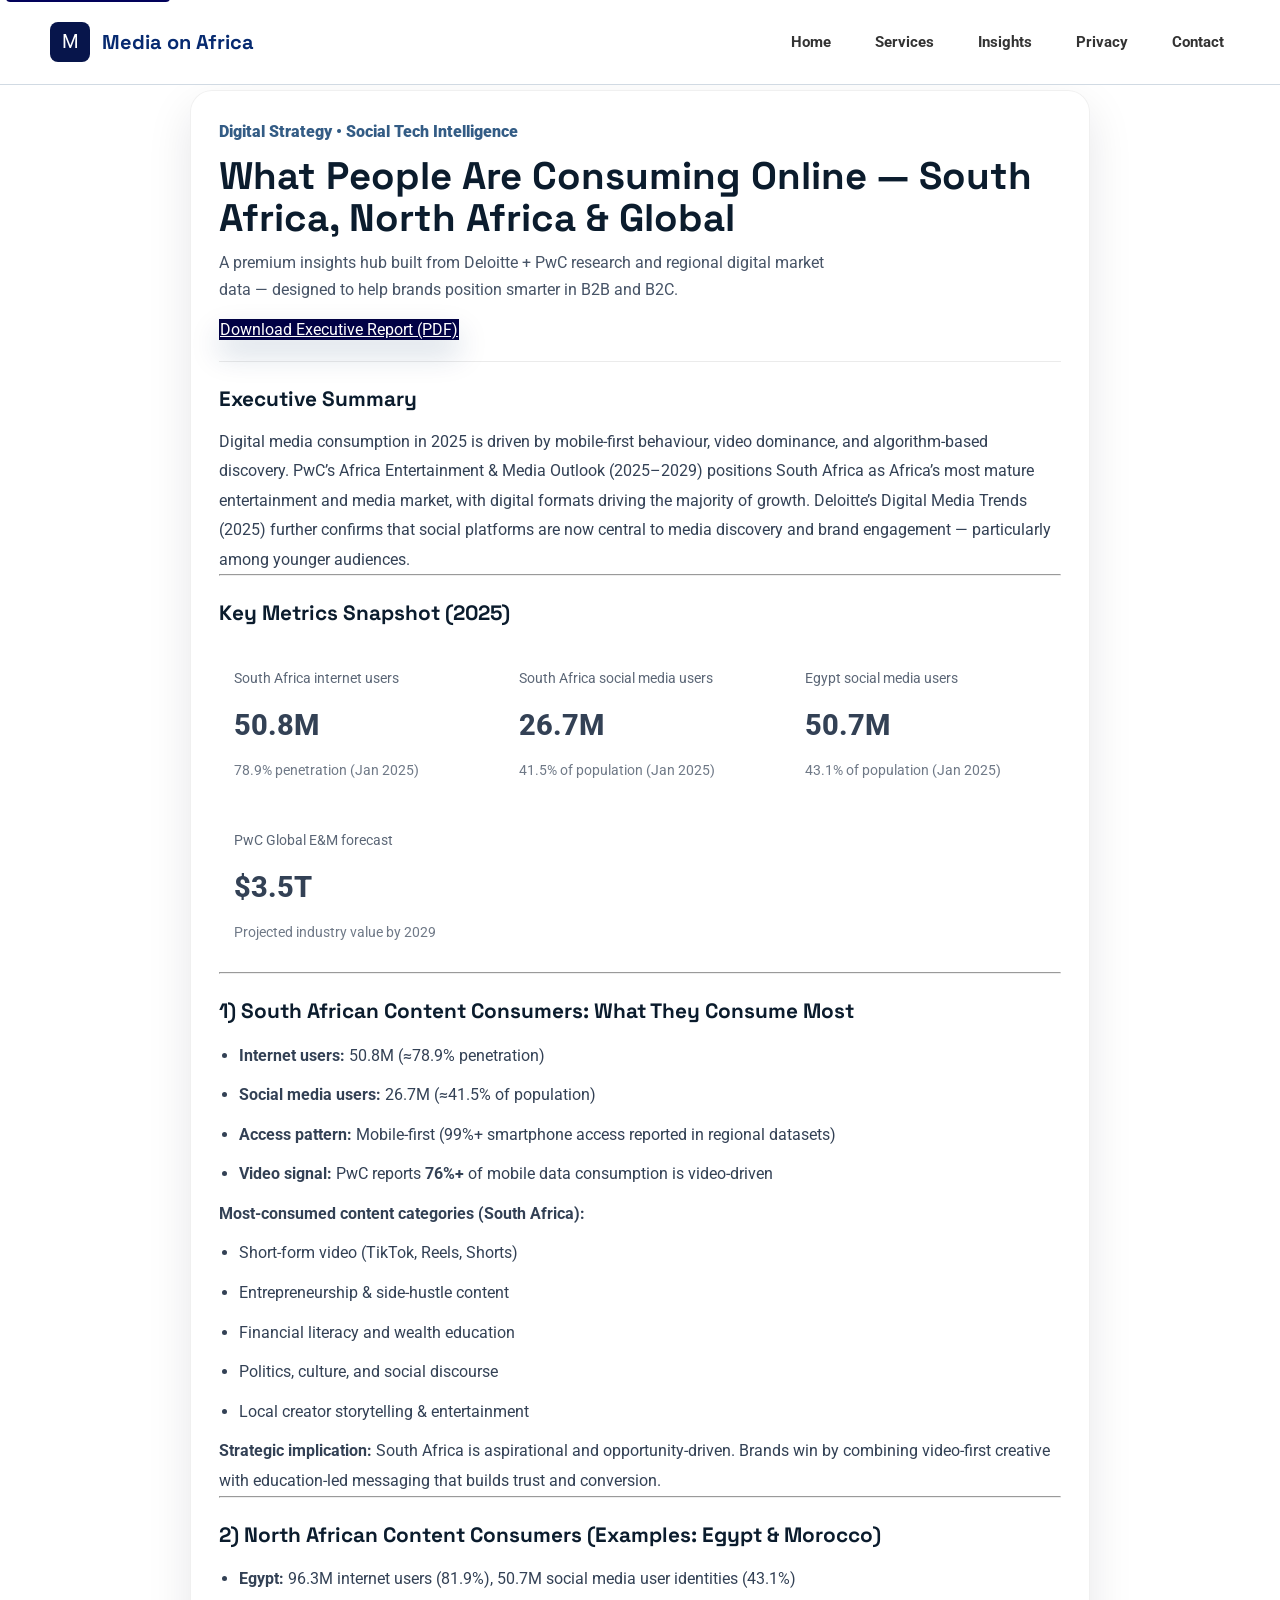
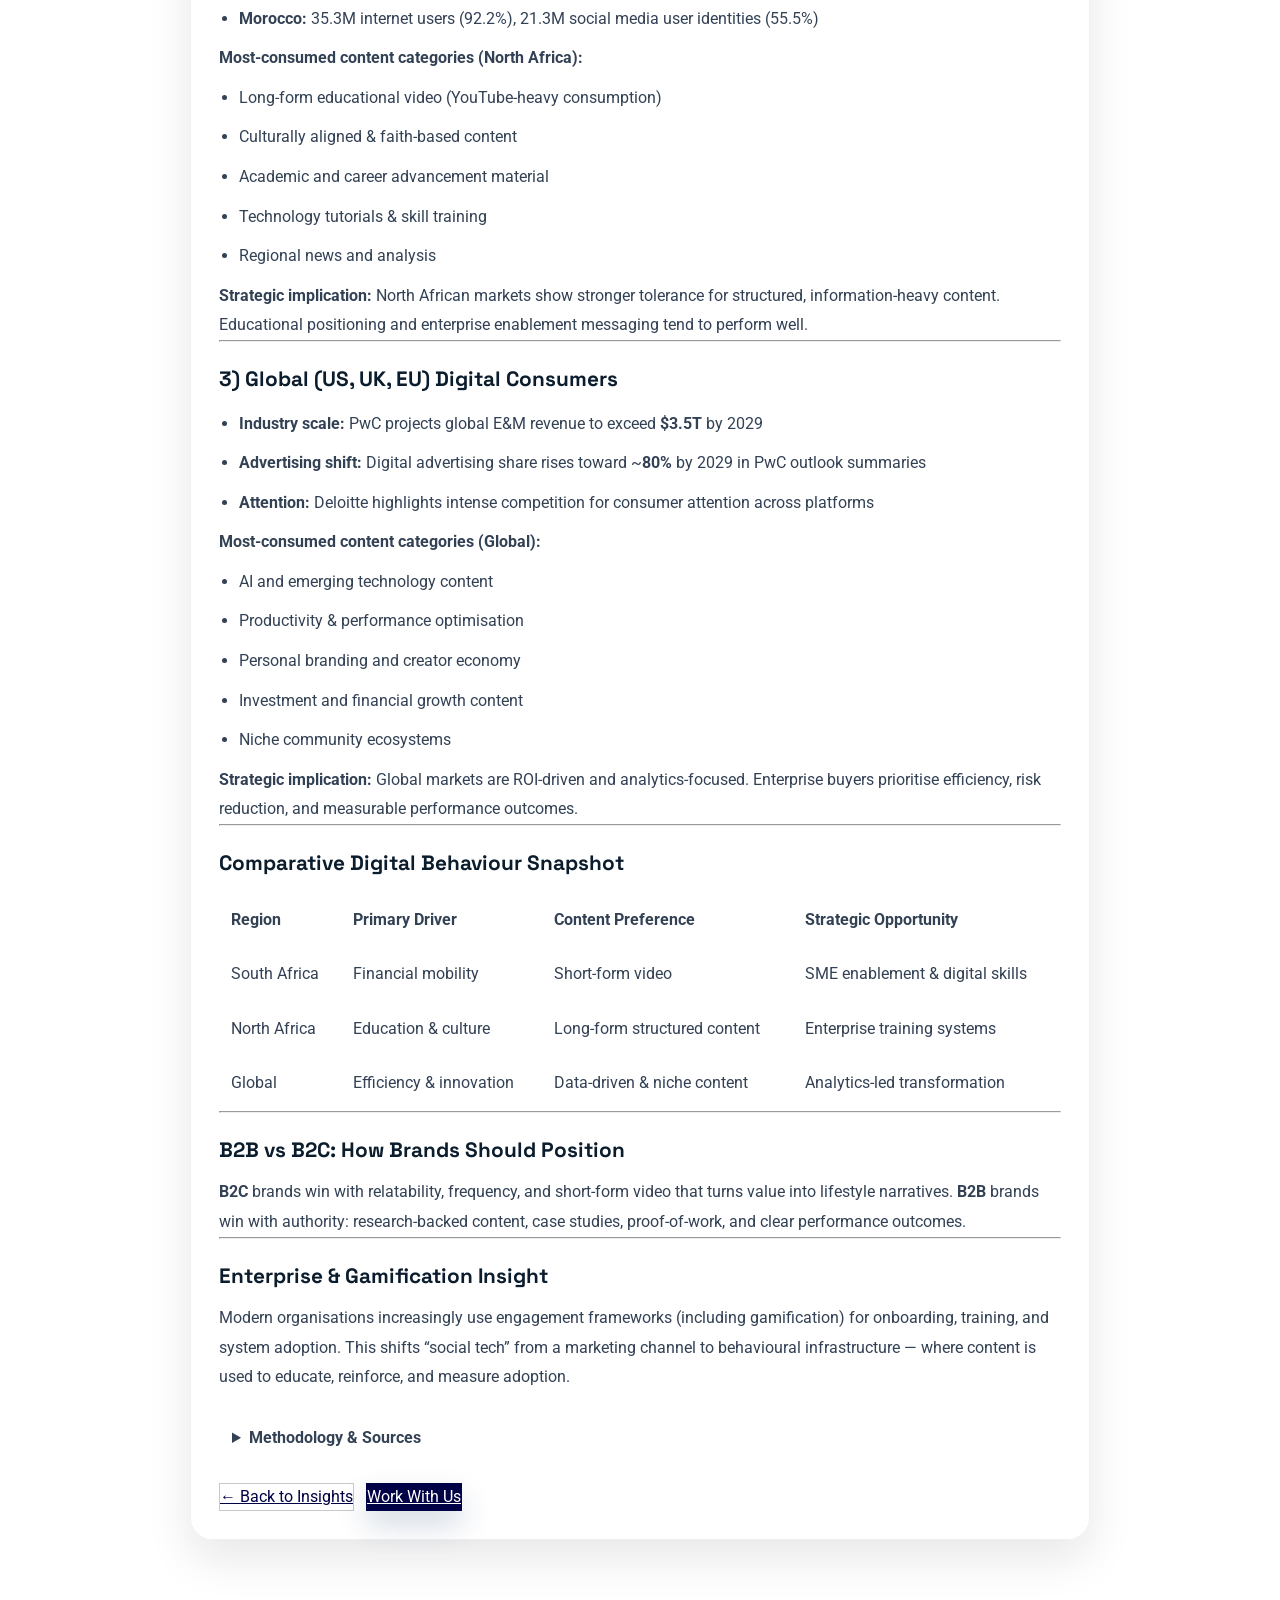
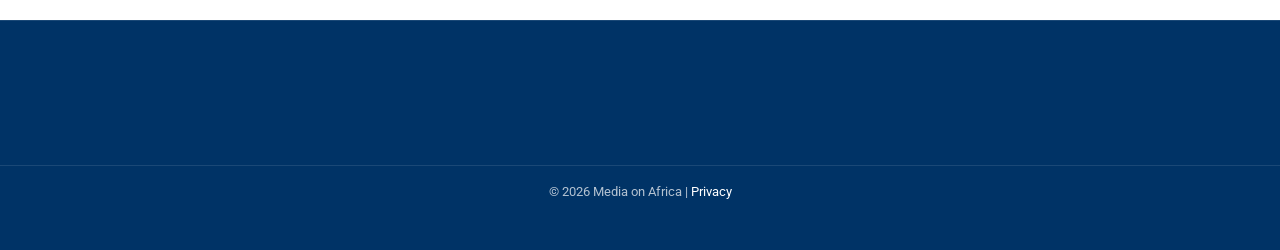
==== commit b89c5e77: "Updated insights page and added premium PDF report" ====
--- a/insights-social-sa.html
+++ b/insights-social-sa.html
@@ -3,11 +3,11 @@
   <head>
     <meta charset="UTF-8" />
     <meta name="viewport" content="width=device-width, initial-scale=1.0" />
-    <title>How South Africans Use Social Media | Media On Africa</title>
+    <title>Social Tech Intelligence: Africa & Global | Media On Africa</title>
 
     <meta
       name="description"
-      content="An overview of South Africa’s social media landscape and what it means for brand strategy."
+      content="A premium insights report on what South Africans, North Africans, and global consumers are consuming — with real numbers and strategy implications for brands."
     />
 
     <!-- Fonts -->
@@ -39,7 +39,13 @@
           <a href="index.html#contactus">Contact</a>
         </div>
 
-        <button class="menu-btn" id="menuBtn" aria-label="Toggle menu" aria-expanded="false" type="button">
+        <button
+          class="menu-btn"
+          id="menuBtn"
+          aria-label="Toggle menu"
+          aria-expanded="false"
+          type="button"
+        >
           ☰
         </button>
       </div>
@@ -56,81 +62,206 @@
     <main id="post-main" class="post-page" role="main">
       <article class="post">
         <header class="post-header">
-          <div class="post-meta">Digital Strategy • Social Media</div>
-          <h1 class="post-title">How South Africans Use Social Media — And What It Means for Brands</h1>
+          <div class="post-meta">Digital Strategy • Social Tech Intelligence</div>
+          <h1 class="post-title">What People Are Consuming Online — South Africa, North Africa & Global</h1>
           <p class="post-subtitle">
-            South Africa has one of the most active online audiences in Africa. Here’s what the platform mix tells us —
-            and how brands can use it to grow.
-          </p>
+            A premium insights hub built from Deloitte + PwC research and regional digital market data — designed to help
+            brands position smarter in B2B and B2C.
+          </p>
+
+          <!-- Download PDF CTA -->
+          <div class="insight-actions">
+            <a
+              class="btn-primary"
+              href="./assets/Media_On_Africa_Social_Tech_Intelligence_Report_2026_FIXED.pdf"
+              download
+            >
+              Download Executive Report (PDF)
+            </a>
+          </div>
         </header>
 
         <div class="post-content">
-            <p>
-              Social media in South Africa isn’t just entertainment — it’s a primary channel for communication, commerce, and culture.
-              As of 2025, South Africa has approximately <strong>45 million internet users</strong>,
-              with over <strong>26 million active social media users</strong> — representing more than 40% of the total population.
+          <h2>Executive Summary</h2>
+          <p>
+            Digital media consumption in 2025 is driven by mobile-first behaviour, video dominance, and algorithm-based
+            discovery. PwC’s Africa Entertainment & Media Outlook (2025–2029) positions South Africa as Africa’s most
+            mature entertainment and media market, with digital formats driving the majority of growth. Deloitte’s
+            Digital Media Trends (2025) further confirms that social platforms are now central to media discovery and
+            brand engagement — particularly among younger audiences.
+          </p>
+
+          <hr />
+
+          <h2>Key Metrics Snapshot (2025)</h2>
+
+          <div class="metrics-grid">
+            <div class="metric-card">
+              <p class="metric-label">South Africa internet users</p>
+              <p class="metric-value">50.8M</p>
+              <p class="metric-note">78.9% penetration (Jan 2025)</p>
+            </div>
+
+            <div class="metric-card">
+              <p class="metric-label">South Africa social media users</p>
+              <p class="metric-value">26.7M</p>
+              <p class="metric-note">41.5% of population (Jan 2025)</p>
+            </div>
+
+            <div class="metric-card">
+              <p class="metric-label">Egypt social media users</p>
+              <p class="metric-value">50.7M</p>
+              <p class="metric-note">43.1% of population (Jan 2025)</p>
+            </div>
+
+            <div class="metric-card">
+              <p class="metric-label">PwC Global E&amp;M forecast</p>
+              <p class="metric-value">$3.5T</p>
+              <p class="metric-note">Projected industry value by 2029</p>
+            </div>
+          </div>
+
+          <hr />
+
+          <h2>1) South African Content Consumers: What They Consume Most</h2>
+
+          <ul>
+            <li><strong>Internet users:</strong> 50.8M (≈78.9% penetration)</li>
+            <li><strong>Social media users:</strong> 26.7M (≈41.5% of population)</li>
+            <li><strong>Access pattern:</strong> Mobile-first (99%+ smartphone access reported in regional datasets)</li>
+            <li><strong>Video signal:</strong> PwC reports <strong>76%+</strong> of mobile data consumption is video-driven</li>
+          </ul>
+
+          <p><strong>Most-consumed content categories (South Africa):</strong></p>
+
+          <ul>
+            <li>Short-form video (TikTok, Reels, Shorts)</li>
+            <li>Entrepreneurship & side-hustle content</li>
+            <li>Financial literacy and wealth education</li>
+            <li>Politics, culture, and social discourse</li>
+            <li>Local creator storytelling & entertainment</li>
+          </ul>
+
+          <p>
+            <strong>Strategic implication:</strong> South Africa is aspirational and opportunity-driven. Brands win by
+            combining video-first creative with education-led messaging that builds trust and conversion.
+          </p>
+
+          <hr />
+
+          <h2>2) North African Content Consumers (Examples: Egypt & Morocco)</h2>
+
+          <ul>
+            <li><strong>Egypt:</strong> 96.3M internet users (81.9%), 50.7M social media user identities (43.1%)</li>
+            <li><strong>Morocco:</strong> 35.3M internet users (92.2%), 21.3M social media user identities (55.5%)</li>
+          </ul>
+
+          <p><strong>Most-consumed content categories (North Africa):</strong></p>
+
+          <ul>
+            <li>Long-form educational video (YouTube-heavy consumption)</li>
+            <li>Culturally aligned & faith-based content</li>
+            <li>Academic and career advancement material</li>
+            <li>Technology tutorials & skill training</li>
+            <li>Regional news and analysis</li>
+          </ul>
+
+          <p>
+            <strong>Strategic implication:</strong> North African markets show stronger tolerance for structured,
+            information-heavy content. Educational positioning and enterprise enablement messaging tend to perform well.
+          </p>
+
+          <hr />
+
+          <h2>3) Global (US, UK, EU) Digital Consumers</h2>
+
+          <ul>
+            <li><strong>Industry scale:</strong> PwC projects global E&amp;M revenue to exceed <strong>$3.5T</strong> by 2029</li>
+            <li><strong>Advertising shift:</strong> Digital advertising share rises toward ~<strong>80%</strong> by 2029 in PwC outlook summaries</li>
+            <li><strong>Attention:</strong> Deloitte highlights intense competition for consumer attention across platforms</li>
+          </ul>
+
+          <p><strong>Most-consumed content categories (Global):</strong></p>
+
+          <ul>
+            <li>AI and emerging technology content</li>
+            <li>Productivity & performance optimisation</li>
+            <li>Personal branding and creator economy</li>
+            <li>Investment and financial growth content</li>
+            <li>Niche community ecosystems</li>
+          </ul>
+
+          <p>
+            <strong>Strategic implication:</strong> Global markets are ROI-driven and analytics-focused. Enterprise buyers
+            prioritise efficiency, risk reduction, and measurable performance outcomes.
+          </p>
+
+          <hr />
+
+          <h2>Comparative Digital Behaviour Snapshot</h2>
+
+          <table>
+            <tr>
+              <th>Region</th>
+              <th>Primary Driver</th>
+              <th>Content Preference</th>
+              <th>Strategic Opportunity</th>
+            </tr>
+            <tr>
+              <td>South Africa</td>
+              <td>Financial mobility</td>
+              <td>Short-form video</td>
+              <td>SME enablement &amp; digital skills</td>
+            </tr>
+            <tr>
+              <td>North Africa</td>
+              <td>Education &amp; culture</td>
+              <td>Long-form structured content</td>
+              <td>Enterprise training systems</td>
+            </tr>
+            <tr>
+              <td>Global</td>
+              <td>Efficiency &amp; innovation</td>
+              <td>Data-driven &amp; niche content</td>
+              <td>Analytics-led transformation</td>
+            </tr>
+          </table>
+
+          <hr />
+
+          <h2>B2B vs B2C: How Brands Should Position</h2>
+
+          <p>
+            <strong>B2C</strong> brands win with relatability, frequency, and short-form video that turns value into
+            lifestyle narratives. <strong>B2B</strong> brands win with authority: research-backed content, case studies,
+            proof-of-work, and clear performance outcomes.
+          </p>
+
+          <hr />
+
+          <h2>Enterprise &amp; Gamification Insight</h2>
+
+          <p>
+            Modern organisations increasingly use engagement frameworks (including gamification) for onboarding,
+            training, and system adoption. This shifts “social tech” from a marketing channel to behavioural
+            infrastructure — where content is used to educate, reinforce, and measure adoption.
+          </p>
+
+          <!-- Premium sources (collapsible) -->
+          <details class="sources">
+            <summary>Methodology &amp; Sources</summary>
+            <ul>
+              <li>Deloitte Insights — Digital Media Trends 2025.</li>
+              <li>PwC South Africa — Africa Entertainment &amp; Media Outlook 2025–2029.</li>
+              <li>PwC — Global Entertainment &amp; Media Outlook 2025–2029 (Perspectives).</li>
+              <li>DataReportal — Digital 2025 reports (South Africa, Egypt, Morocco).</li>
+            </ul>
+            <p class="data-source">
+              Note: Some datasets report “social media user identities” (not always unique individuals). Figures are
+              provided for strategic comparison and may shift as publishers update methodologies.
             </p>
-
-            <h2>Platform Usage in South Africa (2025)</h2>
-
-            <p>
-              The platform landscape shows clear differences in behaviour and audience intent:
-            </p>
-
-            <ul>
-              <li><strong>WhatsApp:</strong> ±24 million users — South Africa’s most-used platform for daily communication and business enquiries.</li>
-              <li><strong>Facebook:</strong> ±23 million users — Strong for community reach, local businesses, and advertising.</li>
-              <li><strong>Instagram:</strong> ±11 million users — Highly popular among urban youth (18–34).</li>
-              <li><strong>TikTok:</strong> ±10 million users — Fastest-growing platform driven by Gen Z and mobile-first users.</li>
-              <li><strong>LinkedIn:</strong> ±10 million users — Growing B2B platform with strong engagement among professionals.</li>
-              <li><strong>YouTube:</strong> ±25 million monthly users — Major platform for long-form content and brand discovery.</li>
-            </ul>
-
-            <h2>Behavioural Insights</h2>
-
-            <p>
-              South Africans spend an average of <strong>3–4 hours per day online</strong>, with
-              approximately <strong>2.5 hours spent on social media platforms</strong>.
-              Mobile devices account for over <strong>95% of social media access</strong>,
-              making mobile-first content strategy essential.
-            </p>
-
-            <p>
-              Research shows that:
-            </p>
-
-            <ul>
-              <li>Over <strong>70% of users</strong> use social media to research brands before purchasing.</li>
-              <li>More than <strong>60% engage with brands</strong> directly through comments or direct messages.</li>
-              <li>Video content generates significantly higher engagement than static posts.</li>
-            </ul>
-
-            <h2>What This Means for Brands</h2>
-
-            <p>
-              The South African digital environment is mobile-first, video-driven, and community-focused.
-              Brands that rely on only one platform risk missing significant audience segments.
-            </p>
-
-            <ul>
-              <li><strong>Instagram & TikTok:</strong> Culture, visibility, storytelling.</li>
-              <li><strong>LinkedIn:</strong> Credibility, partnerships, B2B growth.</li>
-              <li><strong>Facebook:</strong> Community presence and paid advertising reach.</li>
-              <li><strong>WhatsApp:</strong> Conversion, customer service, and retention.</li>
-            </ul>
-
-            <h2>Our Approach at Media On Africa</h2>
-
-            <p>
-              At Media On Africa, we design platform strategies backed by behavioural data —
-              not trends. We align content formats with audience habits, ensuring brands remain
-              visible, trusted, and competitive in South Africa’s evolving digital economy.
-            </p>
-
-            <p class="data-source">
-              *Statistics compiled from global digital reports, industry research, and regional platform data (2025).
-            </p>
-          </div>
+          </details>
+        </div>
 
         <div class="post-actions">
           <a class="btn-secondary" href="insights.html">← Back to Insights</a>
--- a/styles.css
+++ b/styles.css
@@ -1545,6 +1545,10 @@
   color: var(--moa-green);
 }
 
+.premium-report{
+  border:1px solid rgba(255,255,255,0.12);
+  background: rgba(255,255,255,0.03);
+}
 /* ===================== BLOG POST ===================== */
 .post-page{
   padding-top: 90px;
@@ -1611,3 +1615,61 @@
   flex-wrap: wrap;
   margin-top: 18px;
 }
+.insight-actions{ margin-top: 14px; }
+
+.metrics-grid{
+  display:grid;
+  grid-template-columns: repeat(auto-fit, minmax(210px, 1fr));
+  gap: 14px;
+  margin: 18px 0 10px;
+}
+
+.metric-card{
+  border: 1px solid rgba(255,255,255,0.08);
+  border-radius: 14px;
+  padding: 14px;
+  background: rgba(255,255,255,0.03);
+}
+
+.metric-label{ opacity:.8; font-size:.9rem; margin:0 0 6px; }
+.metric-value{ font-size:1.8rem; font-weight:800; margin:0; }
+.metric-note{ opacity:.7; margin:6px 0 0; font-size:.9rem; }
+
+table{
+  width:100%;
+  border-collapse: collapse;
+  margin-top: 10px;
+  overflow:hidden;
+  border-radius: 12px;
+}
+
+th, td{
+  padding: 12px;
+  border-bottom: 1px solid rgba(255,255,255,0.08);
+  text-align:left;
+}
+
+th{
+  font-weight:700;
+  background: rgba(255,255,255,0.05);
+}
+
+.sources{
+  margin-top: 18px;
+  padding: 12px;
+  border-radius: 12px;
+  border: 1px solid rgba(255,255,255,0.08);
+  background: rgba(255,255,255,0.03);
+}
+
+.sources summary{
+  cursor:pointer;
+  font-weight:700;
+}
+
+.data-source{
+  margin-top: 10px;
+  font-size: 0.9rem;
+  opacity: 0.75;
+  font-style: italic;
+}
